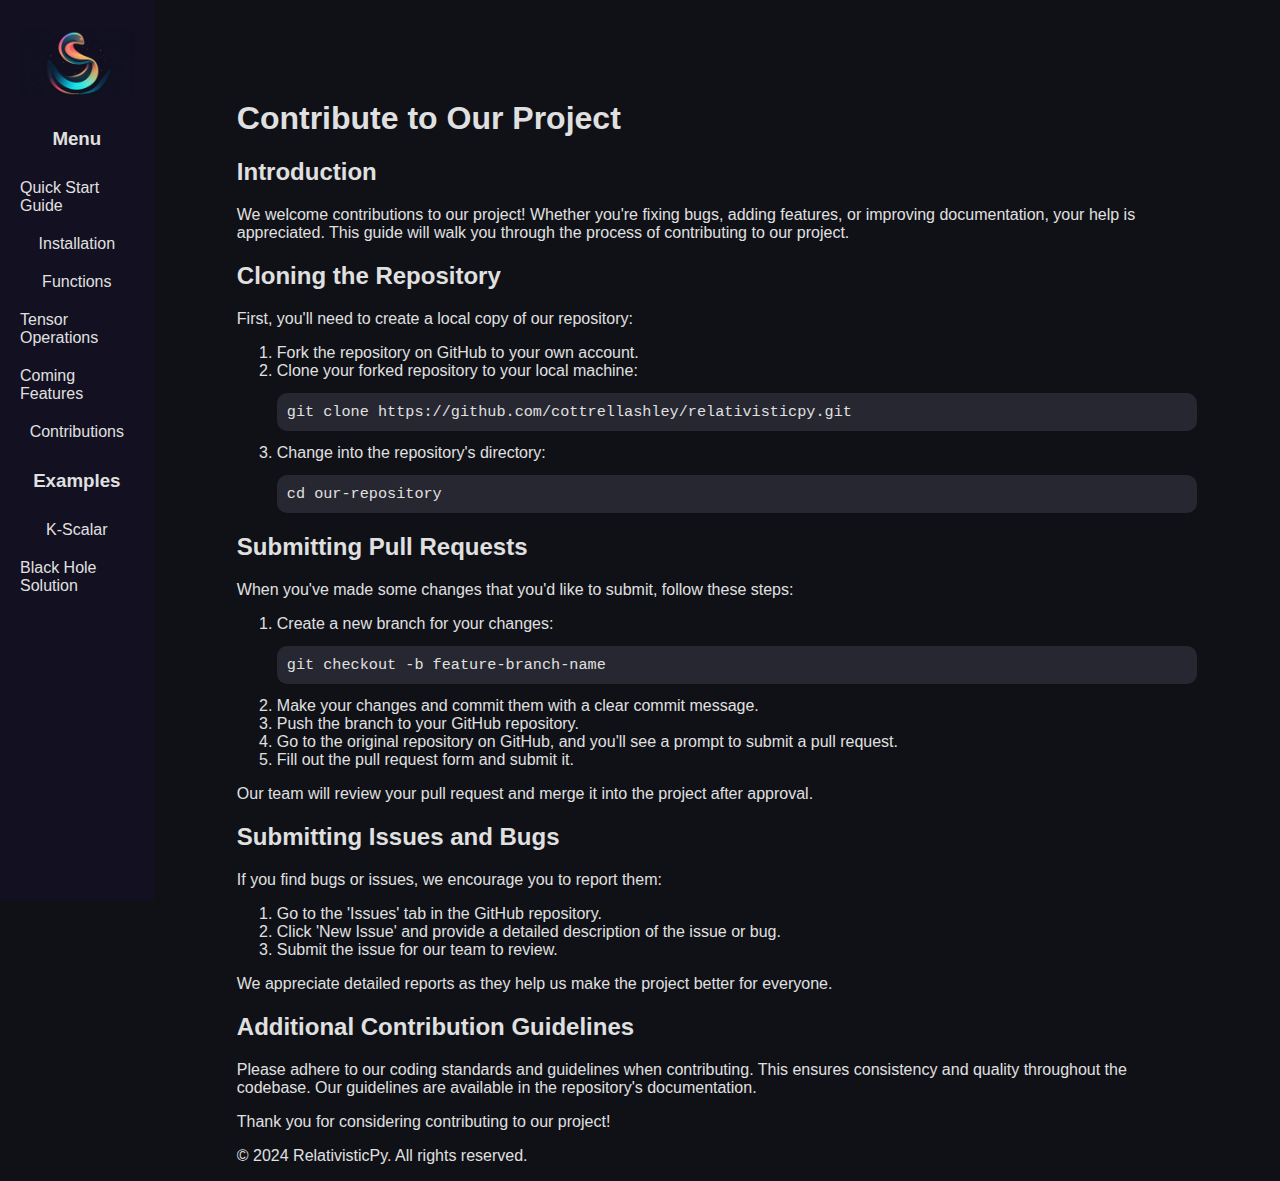
==== docs/contributions.html @ 31751901 "added extensive documentations for github pages site" ====
<!DOCTYPE html>
<html lang="en">
<head>
    <meta charset="UTF-8">
    <meta http-equiv="X-UA-Compatible" content="IE=edge">
    <meta name="viewport" content="width=device-width, initial-scale=1.0">
    <title>RelativisticPy</title>
    <link type="text/css" rel="stylesheet" href="./styles.css" />
</head>

<body>
    <div class="sidebar">
        <a href="index.html"> <!-- Change href to your home page URL -->
            <img src="./data/logo.png" >
        </a>
        <h3>Menu</h3>
        <a href="quickStartGuide.html">Quick Start Guide</a>
        <a href="instalation.html">Installation</a>
        <a href="functions.html">Functions</a>
        <a href="tensorOperations.html">Tensor Operations</a>
        <a href="comingFeatures.html">Coming Features</a>
        <a href="contributions.html">Contributions</a>
        <h3>Examples</h3>
        <a href="kScalarExample.html">K-Scalar</a>
        <a href="blackHoleExample.html">Black Hole Solution</a>
    </div>
    <div class="main-content">
        <h1>Contribute to Our Project</h1>

        <section id="introduction">
            <h2>Introduction</h2>
            <p>We welcome contributions to our project! Whether you're fixing bugs, adding features, or improving documentation, your help is appreciated. This guide will walk you through the process of contributing to our project.</p>
        </section>
    
        <section id="clone-repo">
            <h2>Cloning the Repository</h2>
            <p>First, you'll need to create a local copy of our repository:</p>
            <ol>
                <li>Fork the repository on GitHub to your own account.</li>
                <li>Clone your forked repository to your local machine:</li>
                <pre><code>git clone https://github.com/cottrellashley/relativisticpy.git</code></pre>
                <li>Change into the repository's directory:</li>
                <pre><code>cd our-repository</code></pre>
            </ol>
        </section>
    
        <section id="submit-pr">
            <h2>Submitting Pull Requests</h2>
            <p>When you've made some changes that you'd like to submit, follow these steps:</p>
            <ol>
                <li>Create a new branch for your changes:</li>
                <pre><code>git checkout -b feature-branch-name</code></pre>
                <li>Make your changes and commit them with a clear commit message.</li>
                <li>Push the branch to your GitHub repository.</li>
                <li>Go to the original repository on GitHub, and you'll see a prompt to submit a pull request.</li>
                <li>Fill out the pull request form and submit it.</li>
            </ol>
            <p>Our team will review your pull request and merge it into the project after approval.</p>
        </section>
    
        <section id="submit-issues">
            <h2>Submitting Issues and Bugs</h2>
            <p>If you find bugs or issues, we encourage you to report them:</p>
            <ol>
                <li>Go to the 'Issues' tab in the GitHub repository.</li>
                <li>Click 'New Issue' and provide a detailed description of the issue or bug.</li>
                <li>Submit the issue for our team to review.</li>
            </ol>
            <p>We appreciate detailed reports as they help us make the project better for everyone.</p>
        </section>
    
        <section id="additional-guidelines">
            <h2>Additional Contribution Guidelines</h2>
            <p>Please adhere to our coding standards and guidelines when contributing. This ensures consistency and quality throughout the codebase. Our guidelines are available in the repository's documentation.</p>
        </section>
    
        <footer>
            <p>Thank you for considering contributing to our project!</p>
        </footer>
    
        <footer class="section">
            <p>&copy; 2024 RelativisticPy. All rights reserved.</p>
        </footer>
    </div>
</body>
</html>
---- docs/styles.css ----
@font-face {
    font-family: 'Sohne-Bold';
    src: url('fonts/Sohne-Bold.woff') format('woff'); /* Adjust the path as needed */
}


body {
    font-family: 'Sohne-Regular', sans-serif;
    margin: 0;
    padding: 0;
    color: #E0E0E0;
    background-color: rgb(15, 17, 23); 
    display: flex;
}
.sidebar {
    flex: 0 0 12%;
    width: 250px;
    height: 100vh;
    padding: 20px;
    box-sizing: border-box;
    background-color: rgb(18, 16, 33); 
    display: flex;
    flex-direction: column;
    align-items: center; /* Center children horizontally */
}
.sidebar a {
    
    text-decoration: none;
    color: #E0E0E0;
    display: block;
    padding: 10px 0;
}
.sidebar a:hover { /* When we hover  */
    transform: scale(1.1);
    color: #d6b3b3; /* Slightly darker color on hover */

}
.main-content {
    flex-grow: 1;
    margin-top: 100px;
    max-width: 960px; /* Set a max width */
    margin-left: auto; /* Center the div */
    margin-right: auto; /* Center the div */
    box-sizing: border-box;
}
.main-content h1 {
    margin-top: 0;
}
.sidebar a img {
    position: relative;
    width: 100%; /* Smaller size, adjust as needed */
    height: auto;
    margin-bottom: 0px; /* Space below the image */
    transition: transform 0.2s; /* Smooth transform */
}
.sidebar a img:hover {
    transform: scale(1.2); /* Slightly increase size on hover */
}
h1, h2, h3 {
    font-family: 'Sohne-Bold', sans-serif;
    position: relative; /* Slightly darker color on hover */
}

body pre {
    background-color: rgb(38, 39, 48);
    padding: 10px;
    border-radius: 10px; /* Rounded corners */
    overflow-x: auto; /* Useful if the code is wider than the container */
}
body pre code {
    font-family: 'SohneMono-Regular', 'Courier New', monospace;
    font-size: 0.95em; /* Adjust as needed */
    display: block; /* Ensure it takes up the full width */
}
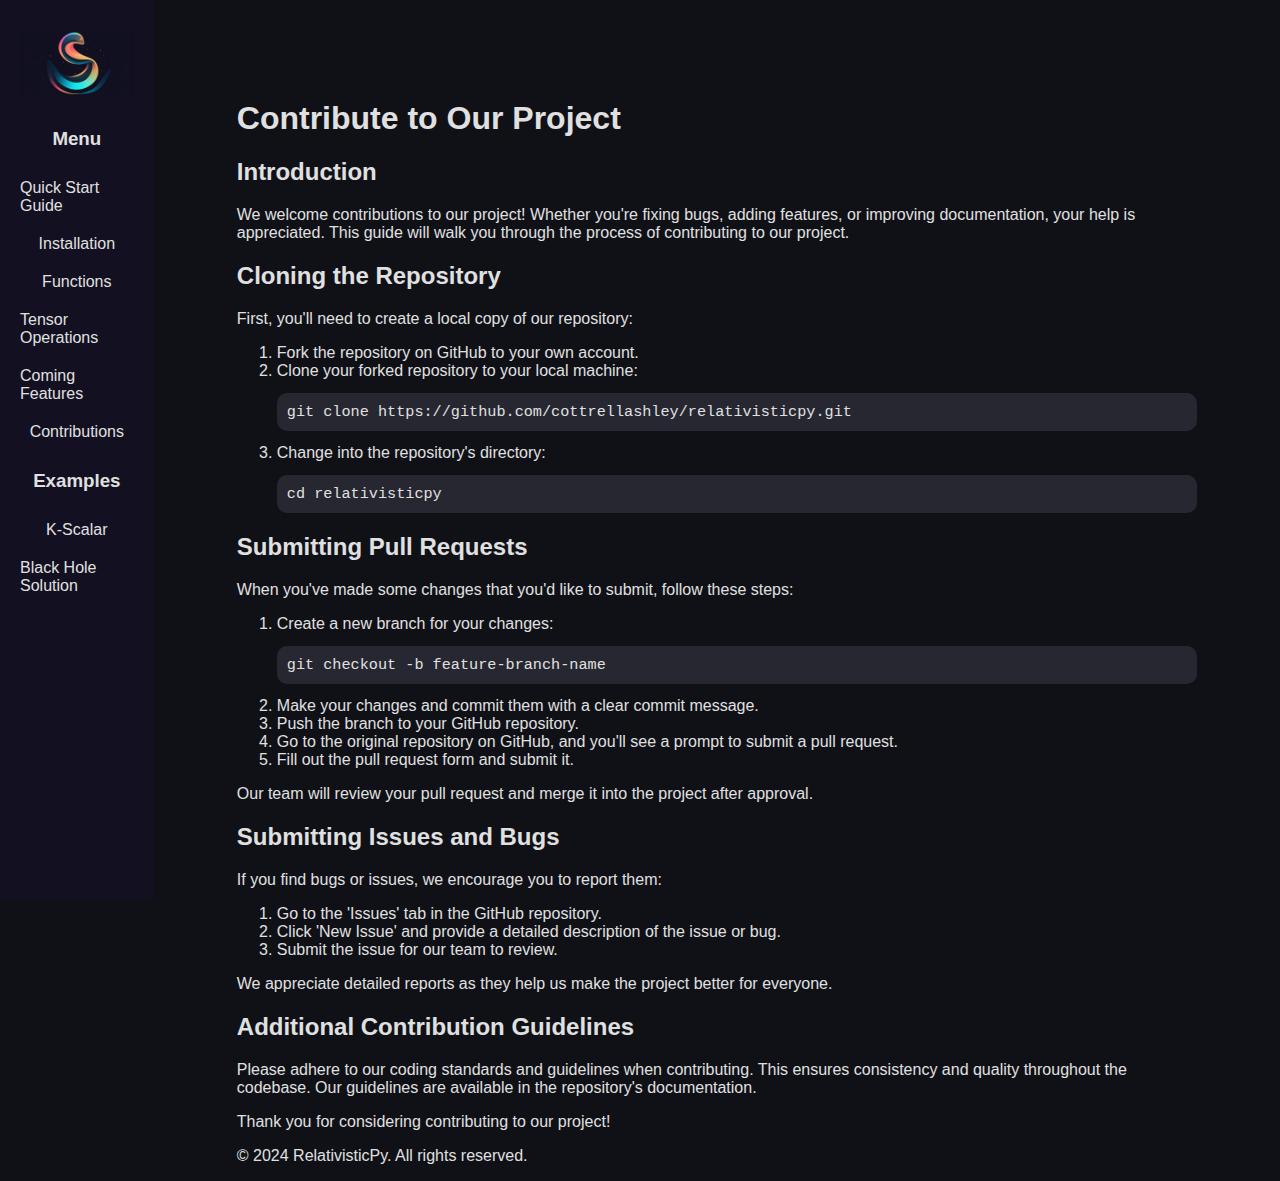
==== commit 7d913d92: "added link to playground" ====
--- a/docs/contributions.html
+++ b/docs/contributions.html
@@ -40,7 +40,7 @@
                 <li>Clone your forked repository to your local machine:</li>
                 <pre><code>git clone https://github.com/cottrellashley/relativisticpy.git</code></pre>
                 <li>Change into the repository's directory:</li>
-                <pre><code>cd our-repository</code></pre>
+                <pre><code>cd relativisticpy</code></pre>
             </ol>
         </section>
     
--- a/docs/styles.css
+++ b/docs/styles.css
@@ -71,4 +71,35 @@
     font-family: 'SohneMono-Regular', 'Courier New', monospace;
     font-size: 0.95em; /* Adjust as needed */
     display: block; /* Ensure it takes up the full width */
+}
+
+.title-home-page {
+    text-align: center;
+    font-size: 50pt;
+}
+
+.logo {
+    width: 50%; /* Adjust size as needed */
+    height: auto;
+    display: block;
+    margin: 0 auto; /* Center the logo */
+}
+.link-container {
+    display: flex;
+    justify-content: center; /* Center the links */
+    margin-top: 30px;
+}
+.link {
+    display: inline-block;
+    margin: 10px;
+    padding: 10px 15px;
+    background-color: #0366d6;
+    color: white;
+    text-decoration: none;
+    border-radius: 5px;
+    flex: 1; /* Make all links the same size */
+    text-align: center; /* Center text in links */
+}
+.link:hover {
+    background-color: #0056b3;
 }